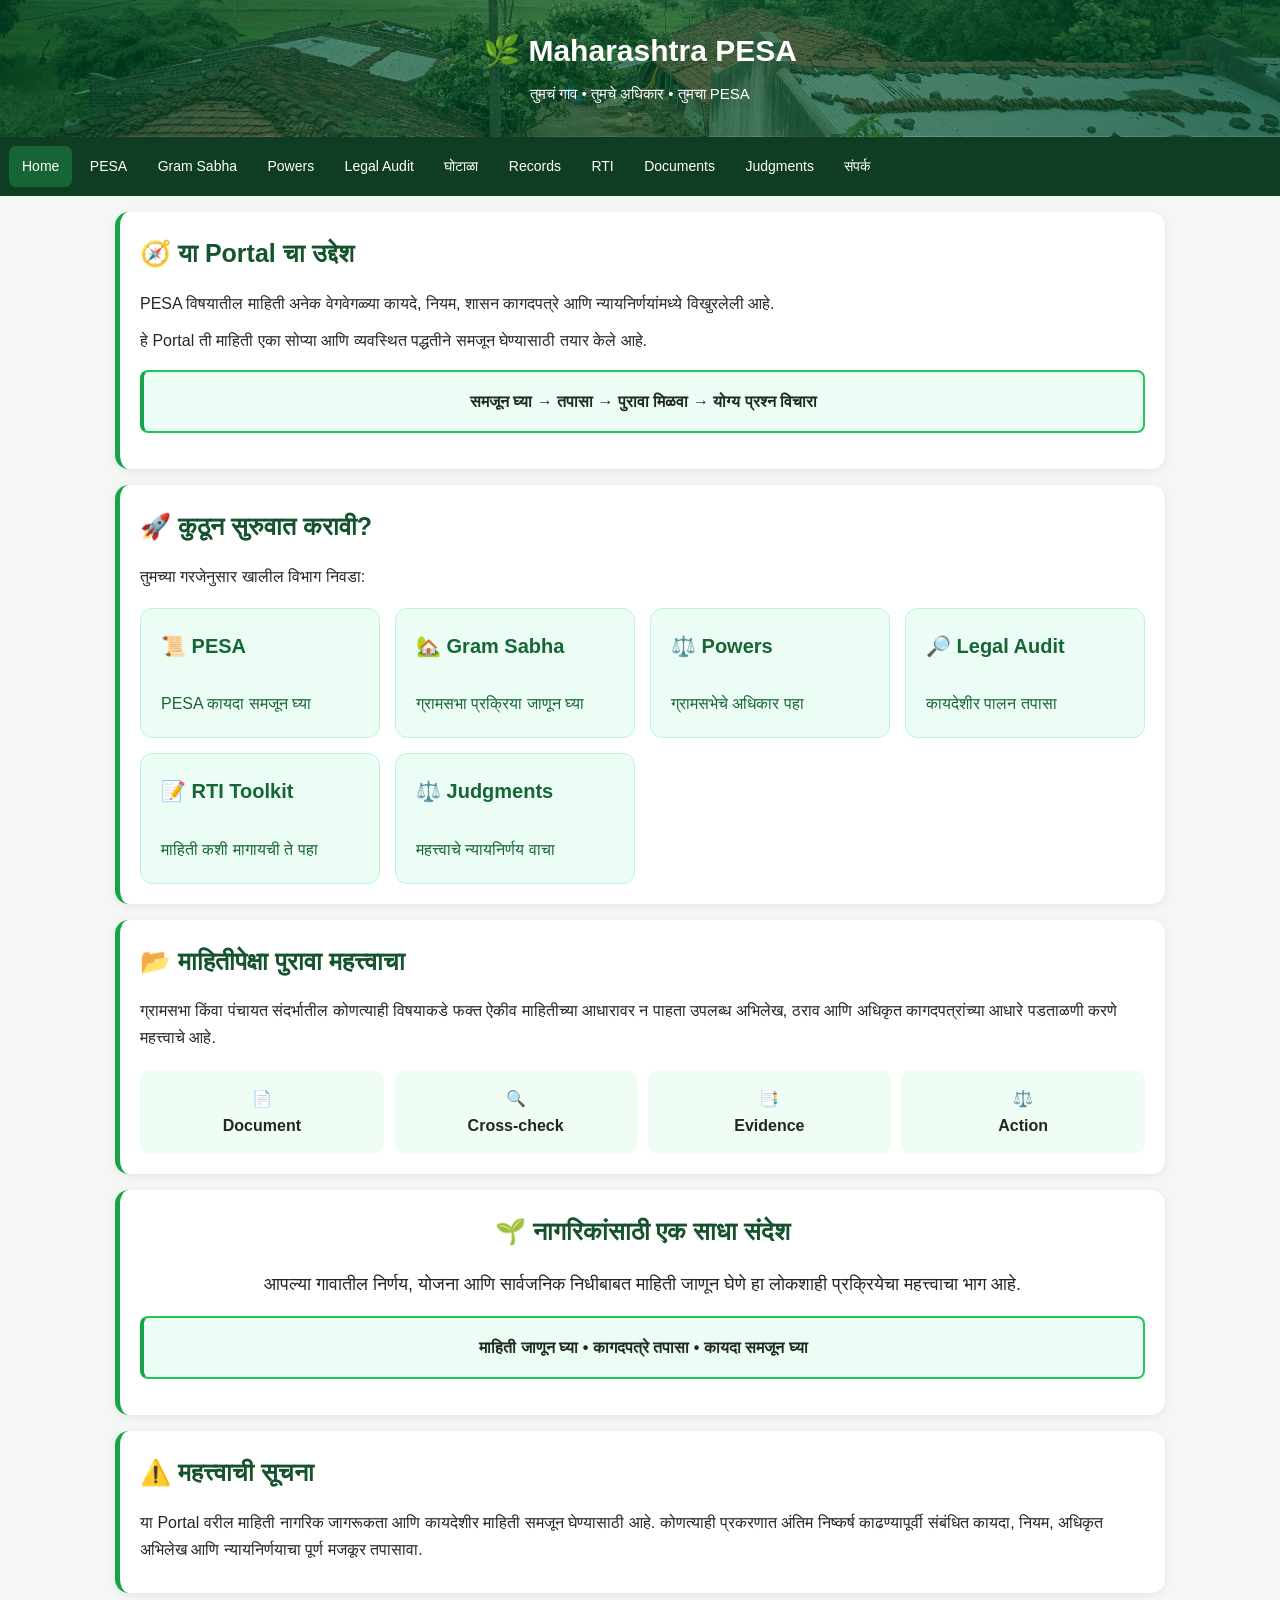
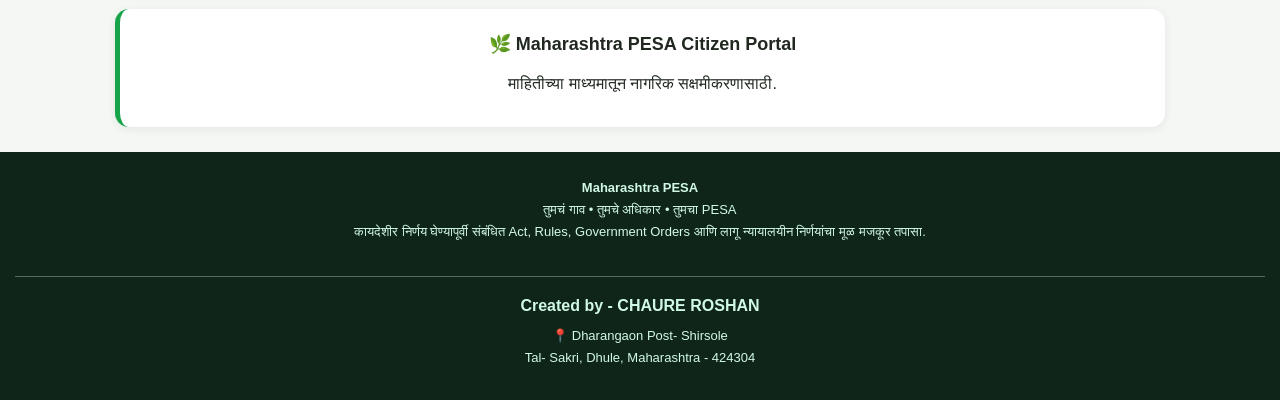
==== index.html @ 386351b4 "Integrate Google Analytics into index.html Added Google Analytics tracking code to the head section." ====
<!DOCTYPE html>
<html lang="mr">
<head><meta charset="UTF-8"><meta name="viewport" content="width=device-width, initial-scale=1.0">
<title>Home — Maharashtra PESA</title><link rel="stylesheet" href="styles.css"><!-- Google Analytics -->
<script async src="https://www.googletagmanager.com/gtag/js?id=G-EPXJ1RWFC"></script>
<script>
  window.dataLayer = window.dataLayer || [];
  function gtag(){dataLayer.push(arguments);}
  gtag('js', new Date());

  gtag('config', 'G-EPXJ1RWFC');
</script></head>
<body>
<header><h1>🌿 Maharashtra PESA</h1><p>तुमचं गाव • तुमचे अधिकार • तुमचा PESA</p></header>

<nav>
<a href="index.html" class="active" class="nav-home">Home</a>
<a href="pesa.html">PESA</a>
<a href="gram-sabha.html">Gram Sabha</a>
<a href="powers.html">Powers</a>
<a href="audit.html">Legal Audit</a>
<a href="ghotala.html">घोटाळा</a>
<a href="records.html">Records</a>
<a href="rti.html">RTI</a>
<a href="documents.html">Documents</a>
<a href="judgments.html">Judgments</a>
<a href="contact.html">संपर्क</a>
</nav>

<main>

<!-- HERO -->


<!-- SHORT INTRO -->
<section class="info-card">

  <h2>🧭 या Portal चा उद्देश</h2>

  <p>
    PESA विषयातील माहिती अनेक वेगवेगळ्या कायदे, नियम,
    शासन कागदपत्रे आणि न्यायनिर्णयांमध्ये विखुरलेली आहे.
  </p>

  <p>
    हे Portal ती माहिती एका सोप्या आणि व्यवस्थित पद्धतीने
    समजून घेण्यासाठी तयार केले आहे.
  </p>

  <div class="highlight-box" style="text-align:center;">
    <strong>
      समजून घ्या → तपासा → पुरावा मिळवा → योग्य प्रश्न विचारा
    </strong>
  </div>

</section>


<!-- START HERE -->
<section class="info-card">

  <h2>🚀 कुठून सुरुवात करावी?</h2>

  <p>
    तुमच्या गरजेनुसार खालील विभाग निवडा:
  </p>

  <div style="display:grid;grid-template-columns:repeat(auto-fit,minmax(220px,1fr));gap:15px;margin-top:18px;">

    <a href="pesa.html"
       style="display:block;padding:20px;text-decoration:none;
       background:#ecfdf5;border-radius:12px;
       border:1px solid #bbf7d0;color:#166534;">
      <strong style="font-size:20px;">📜 PESA</strong>
      <br><br>
      PESA कायदा समजून घ्या
    </a>

    <a href="gram-sabha.html"
       style="display:block;padding:20px;text-decoration:none;
       background:#ecfdf5;border-radius:12px;
       border:1px solid #bbf7d0;color:#166534;">
      <strong style="font-size:20px;">🏡 Gram Sabha</strong>
      <br><br>
      ग्रामसभा प्रक्रिया जाणून घ्या
    </a>

    <a href="powers.html"
       style="display:block;padding:20px;text-decoration:none;
       background:#ecfdf5;border-radius:12px;
       border:1px solid #bbf7d0;color:#166534;">
      <strong style="font-size:20px;">⚖️ Powers</strong>
      <br><br>
      ग्रामसभेचे अधिकार पहा
    </a>

    <a href="audit.html"
       style="display:block;padding:20px;text-decoration:none;
       background:#ecfdf5;border-radius:12px;
       border:1px solid #bbf7d0;color:#166534;">
      <strong style="font-size:20px;">🔎 Legal Audit</strong>
      <br><br>
      कायदेशीर पालन तपासा
    </a>

    <a href="rti.html"
       style="display:block;padding:20px;text-decoration:none;
       background:#ecfdf5;border-radius:12px;
       border:1px solid #bbf7d0;color:#166534;">
      <strong style="font-size:20px;">📝 RTI Toolkit</strong>
      <br><br>
      माहिती कशी मागायची ते पहा
    </a>

    <a href="judgments.html"
       style="display:block;padding:20px;text-decoration:none;
       background:#ecfdf5;border-radius:12px;
       border:1px solid #bbf7d0;color:#166534;">
      <strong style="font-size:20px;">⚖️ Judgments</strong>
      <br><br>
      महत्त्वाचे न्यायनिर्णय वाचा
    </a>

  </div>

</section>


<!-- EVIDENCE -->
<section class="info-card">

  <h2>📂 माहितीपेक्षा पुरावा महत्त्वाचा</h2>

  <p>
    ग्रामसभा किंवा पंचायत संदर्भातील कोणत्याही विषयाकडे
    फक्त ऐकीव माहितीच्या आधारावर न पाहता उपलब्ध अभिलेख,
    ठराव आणि अधिकृत कागदपत्रांच्या आधारे पडताळणी करणे महत्त्वाचे आहे.
  </p>

  <div style="display:grid;grid-template-columns:repeat(auto-fit,minmax(150px,1fr));gap:10px;text-align:center;margin-top:18px;">

    <div style="padding:15px;background:#f0fdf4;border-radius:10px;">
      📄<br><strong>Document</strong>
    </div>

    <div style="padding:15px;background:#f0fdf4;border-radius:10px;">
      🔍<br><strong>Cross-check</strong>
    </div>

    <div style="padding:15px;background:#f0fdf4;border-radius:10px;">
      📑<br><strong>Evidence</strong>
    </div>

    <div style="padding:15px;background:#f0fdf4;border-radius:10px;">
      ⚖️<br><strong>Action</strong>
    </div>

  </div>

</section>


<!-- CITIZEN MESSAGE -->
<section class="info-card" style="text-align:center;">

  <h2>🌱 नागरिकांसाठी एक साधा संदेश</h2>

  <p style="font-size:18px;line-height:1.8;">
    आपल्या गावातील निर्णय, योजना आणि सार्वजनिक निधीबाबत
    माहिती जाणून घेणे हा लोकशाही प्रक्रियेचा महत्त्वाचा भाग आहे.
  </p>

  <div class="highlight-box">
    <strong>
      माहिती जाणून घ्या • कागदपत्रे तपासा • कायदा समजून घ्या
    </strong>
  </div>

</section>


<!-- DISCLAIMER -->
<section class="info-card">

  <h2>⚠️ महत्त्वाची सूचना</h2>

  <p>
    या Portal वरील माहिती नागरिक जागरूकता आणि कायदेशीर माहिती
    समजून घेण्यासाठी आहे. कोणत्याही प्रकरणात अंतिम निष्कर्ष
    काढण्यापूर्वी संबंधित कायदा, नियम, अधिकृत अभिलेख आणि
    न्यायनिर्णयाचा पूर्ण मजकूर तपासावा.
  </p>

</section>


<!-- CREATOR -->
<section class="info-card" style="text-align:center;">

  <p style="font-size:18px;">
    🌿 <strong>Maharashtra PESA Citizen Portal</strong>
  </p>

  <p>
    माहितीच्या माध्यमातून नागरिक सक्षमीकरणासाठी.
  </p>

</section>

</main>

<footer>
<p><strong>Maharashtra PESA</strong></p>
<p>तुमचं गाव • तुमचे अधिकार • तुमचा PESA</p>
<p>कायदेशीर निर्णय घेण्यापूर्वी संबंधित Act, Rules, Government Orders आणि लागू न्यायालयीन निर्णयांचा मूळ मजकूर तपासा.</p>
<div class="creator-info">
<hr>
<p><strong>Created by - CHAURE ROSHAN</strong></p>
<p>📍 Dharangaon Post- Shirsole<br>Tal- Sakri, Dhule, Maharashtra - 424304</p>
</div>
</footer>

</body></html>
---- styles.css ----
*{box-sizing:border-box;margin:0;padding:0}
html{scroll-behavior:smooth}
body{font-family:Arial,"Noto Sans Devanagari",sans-serif;background:#f4f7f4;color:#202820;line-height:1.7}
header{background:linear-gradient(135deg,#14532d,#166534,#15803d);color:white;padding:25px 18px 30px;text-align:center}
header h1{font-size:30px;margin-bottom:5px} header p{font-size:15px}
nav{position:sticky;top:0;z-index:900;background:#0f3d23;padding:9px;overflow-x:auto;white-space:nowrap}
nav a{display:inline-block;color:white;text-decoration:none;padding:9px 13px;font-size:14px;border-radius:7px}
nav a:hover,nav a.active{background:#166534}
main{max-width:1050px;margin:auto}
section{padding:30px 16px;scroll-margin-top:65px}
section h2{color:#14532d;margin-bottom:15px;font-size:25px}
.info-card{background:white;border-radius:14px;padding:20px;margin:16px 0;box-shadow:0 2px 10px rgba(0,0,0,.07);border-left:5px solid #16a34a}
.info-card h3{color:#166534;margin-bottom:10px;font-size:20px}
.info-card h4{color:#14532d;margin-top:16px;margin-bottom:7px}
.info-card p{margin-bottom:10px}
.info-card ul,.info-card ol{padding-left:23px;margin:10px 0}
.info-card li{margin-bottom:6px}
.law-reference{margin-top:14px;padding:11px 13px;background:#f0fdf4;border-left:4px solid #16a34a;border-radius:7px;font-size:14px}
.highlight-box{background:#ecfdf5;border:2px solid #22c55e;padding:18px;border-radius:12px;margin:15px 0}
.warning-box{background:#fff7ed;border-left:5px solid #f97316;padding:15px;border-radius:8px;margin:15px 0}
.danger-box{background:#fef2f2;border-left:5px solid #dc2626;padding:15px;border-radius:8px;margin:15px 0}
.btn{display:inline-block;padding:11px 16px;margin:7px 5px 7px 0;background:#166534;color:white;text-decoration:none;border-radius:8px;font-weight:600}
.btn:hover{background:#14532d}
.hero{background:linear-gradient(135deg,#f0fdf4,#fff,#ecfdf5);padding:40px 16px;text-align:center;border-bottom:1px solid #d1fae5}
.hero h2{font-size:32px;color:#14532d;margin-bottom:12px}
.hero p{max-width:760px;margin:0 auto 20px;color:#374151;font-size:17px}
.hero-photo{display:block;width:min(100%,850px);height:360px;object-fit:cover;margin:20px auto;border-radius:18px;box-shadow:0 5px 18px rgba(0,0,0,.12);background:#dcfce7}
.quick-links{text-align:center;padding:10px 16px 30px}
.audit-table{margin-top:15px;border:1px solid #d1d5db;border-radius:10px;overflow:hidden}
.audit-row{display:grid;grid-template-columns:42% 58%;border-bottom:1px solid #e5e7eb}
.audit-row:last-child{border-bottom:none}
.audit-row strong,.audit-row span{padding:11px}.audit-row strong{background:#f0fdf4}
.flow{background:#f8fafc;border:1px solid #dbe4e0;padding:18px;border-radius:12px;text-align:center;font-weight:600}
.flow span{display:block;color:#166534;margin:5px 0}
.creator-info{margin-top:18px;padding-top:15px}.creator-info hr{border:0;border-top:1px solid rgba(209,250,229,.35);margin-bottom:15px}
.creator-info p{margin:6px 0;color:#d1fae5}.creator-info p:first-of-type{font-size:16px}
footer{background:#10251a;color:#d1fae5;text-align:center;padding:25px 15px;margin-top:25px;font-size:13px}
@media(max-width:600px){
header h1{font-size:25px}.hero h2{font-size:25px}.hero p{font-size:15px}
section{padding:24px 12px}.info-card{padding:16px}.audit-row{grid-template-columns:1fr}
.hero-photo{height:250px}.nav-wrap{overflow-x:auto}
}
.highlight-box{
  margin:16px 0;
  padding:16px;
  background:#ecfdf5;
  border-left:4px solid #16a34a;
  border-radius:8px;
  line-height:1.7;
}

.warning-box{
  margin:16px 0;
  padding:16px;
  background:#fff7ed;
  border-left:4px solid #f97316;
  border-radius:8px;
  line-height:1.7;
}

.important-card{
  border:2px solid #dc2626;
}

.comparison-box{
  display:grid;
  grid-template-columns:1fr 1fr;
  gap:16px;
  margin:18px 0;
}

.comparison-box > div{
  padding:16px;
  background:#f0fdf4;
  border-radius:10px;
  text-align:center;
}

.flow-box{
  text-align:center;
  margin-top:20px;
}

.flow-step{
  display:inline-block;
  max-width:600px;
  padding:14px 20px;
  background:#f0fdf4;
  border:1px solid #bbf7d0;
  border-radius:10px;
  line-height:1.6;
}

.flow-arrow{
  font-size:22px;
  margin:8px 0;
}

@media(max-width:600px){
  .comparison-box{
    grid-template-columns:1fr;
  }

  .flow-step{
    max-width:100%;
  }
}
/* =========================
   PESA HOME HERO
========================= */




/* =========================
   HOME TOP HEADER PHOTO
========================= */

header{
  background-image:
    linear-gradient(
      rgba(0,80,40,0.65),
      rgba(0,80,40,0.65)
    ),
    url("photo.jpg");

  background-size:cover;
  background-position:center;
  background-repeat:no-repeat;
}

/* Header text clearly visible */
header h1,
header h2,
header p{
  position:relative;
  z-index:2;
}
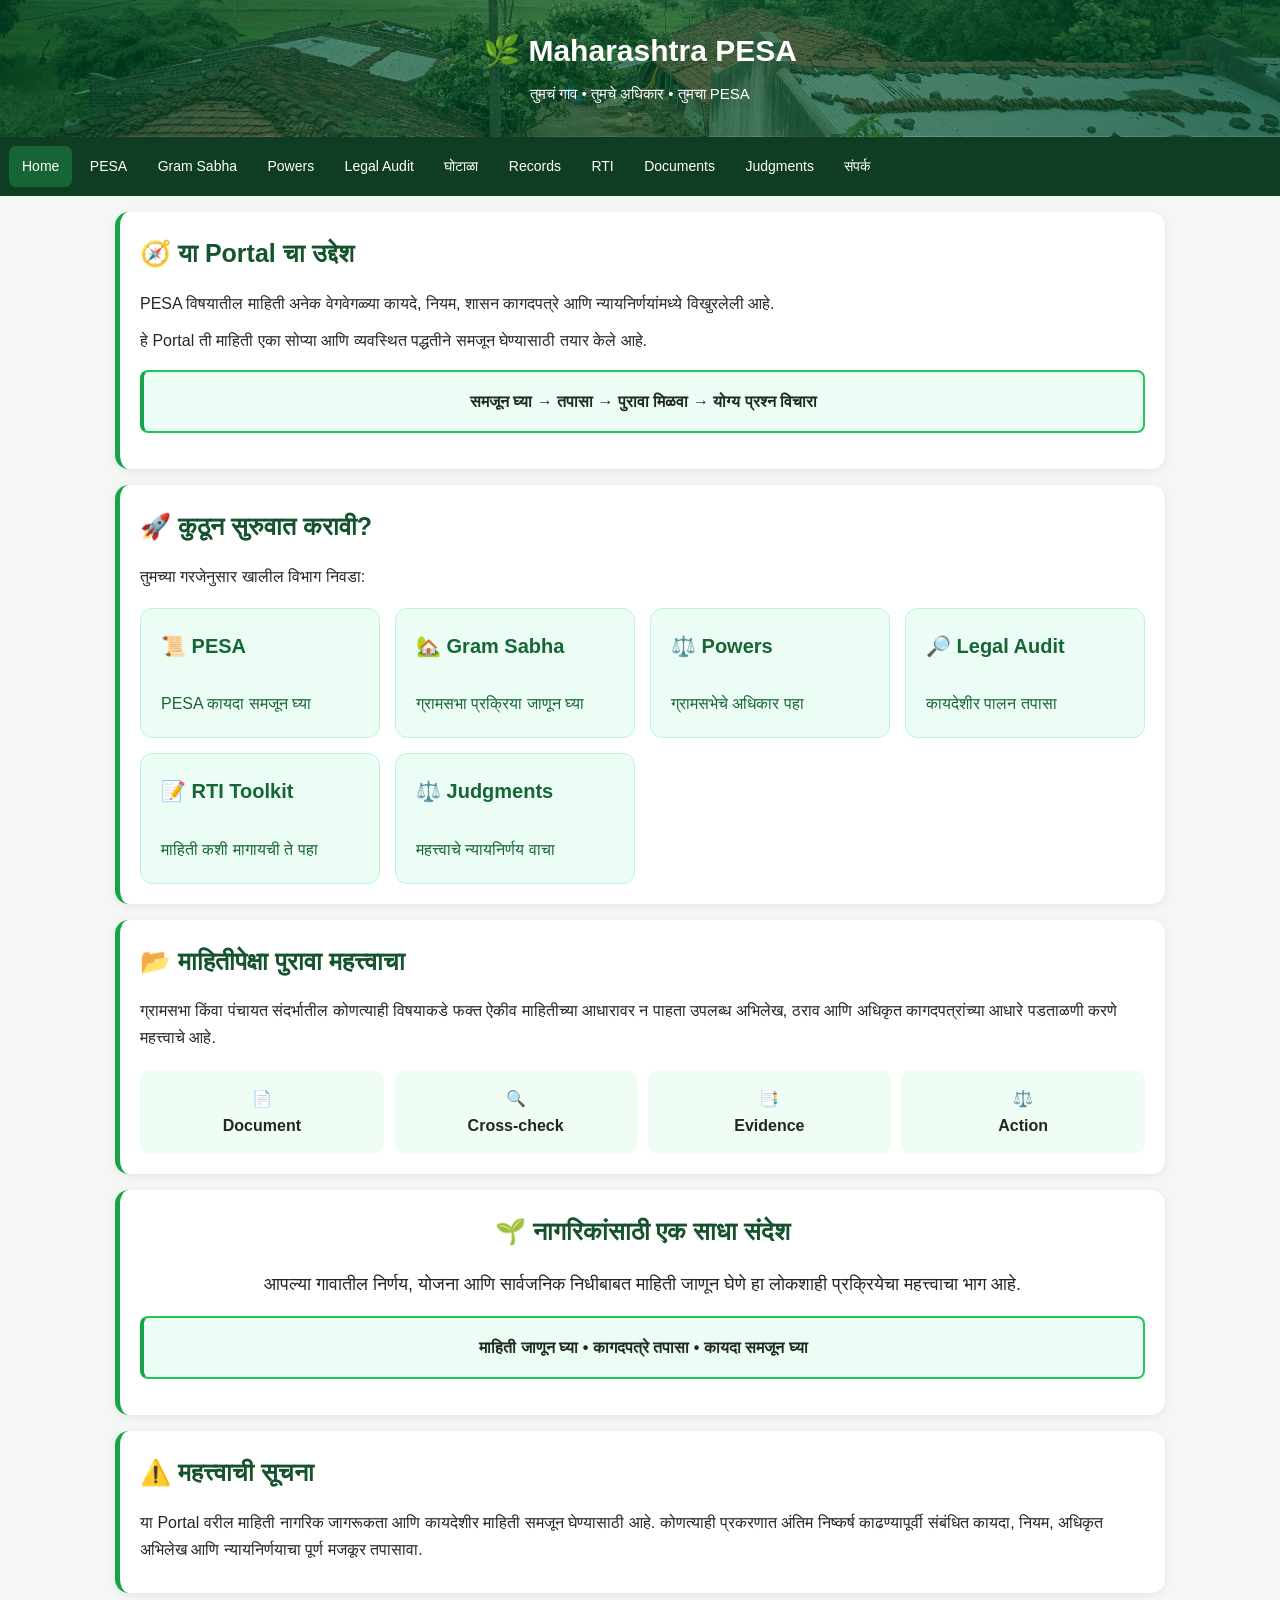
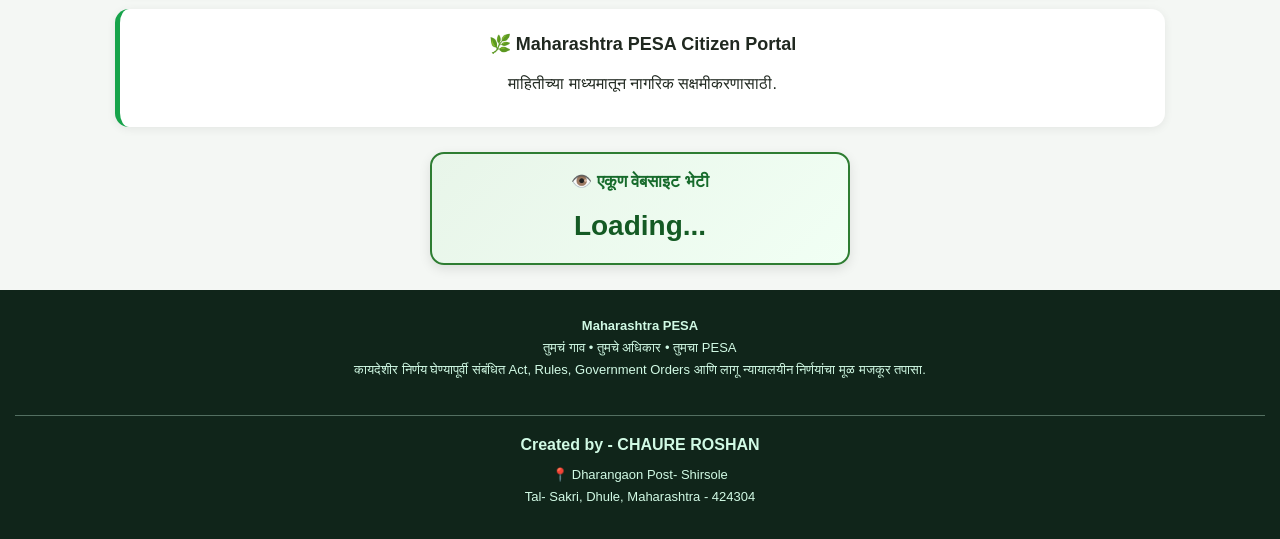
==== commit 1ab536fe: "Implement visitor counter in index.html Added a visitor counter feature to the website." ====
--- a/index.html
+++ b/index.html
@@ -7,9 +7,12 @@
   window.dataLayer = window.dataLayer || [];
   function gtag(){dataLayer.push(arguments);}
   gtag('js', new Date());
-
   gtag('config', 'G-EPXJ1RWFC');
-</script></head>
+</script>
+
+<!-- GoatCounter -->
+<script data-goatcounter="https://chaureroshan.goatcounter.com/count"
+        async src="//gc.zgo.at/count.js"></script></head>
 <body>
 <header><h1>🌿 Maharashtra PESA</h1><p>तुमचं गाव • तुमचे अधिकार • तुमचा PESA</p></header>
 
@@ -209,6 +212,28 @@
 
 </main>
 
+  <!-- Visitor Counter -->
+<div id="visitor-counter">
+  <div class="visitor-title">👁️ एकूण वेबसाइट भेटी</div>
+  <div id="total-visits">Loading...</div>
+</div>
+
+<script>
+(function () {
+  var checkGoatCounter = setInterval(function () {
+    if (window.goatcounter && window.goatcounter.visit_count) {
+      clearInterval(checkGoatCounter);
+
+      window.goatcounter.visit_count({
+        append: '#total-visits',
+        path: 'TOTAL',
+        no_branding: true
+      });
+    }
+  }, 100);
+})();
+</script>
+
 <footer>
 <p><strong>Maharashtra PESA</strong></p>
 <p>तुमचं गाव • तुमचे अधिकार • तुमचा PESA</p>
--- a/styles.css
+++ b/styles.css
@@ -137,3 +137,30 @@
   position:relative;
   z-index:2;
 }
+/* =========================
+   VISITOR COUNTER
+   ========================= */
+
+#visitor-counter {
+  max-width: 420px;
+  margin: 25px auto 15px;
+  padding: 14px 20px;
+  text-align: center;
+  background: linear-gradient(135deg, #e8f5e9, #f1fff4);
+  border: 2px solid #2e7d32;
+  border-radius: 14px;
+  box-shadow: 0 4px 12px rgba(0, 0, 0, 0.10);
+}
+
+#visitor-counter .visitor-title {
+  font-size: 17px;
+  font-weight: 700;
+  color: #176b2c;
+}
+
+#total-visits {
+  margin-top: 5px;
+  font-size: 28px;
+  font-weight: 800;
+  color: #145a24;
+}
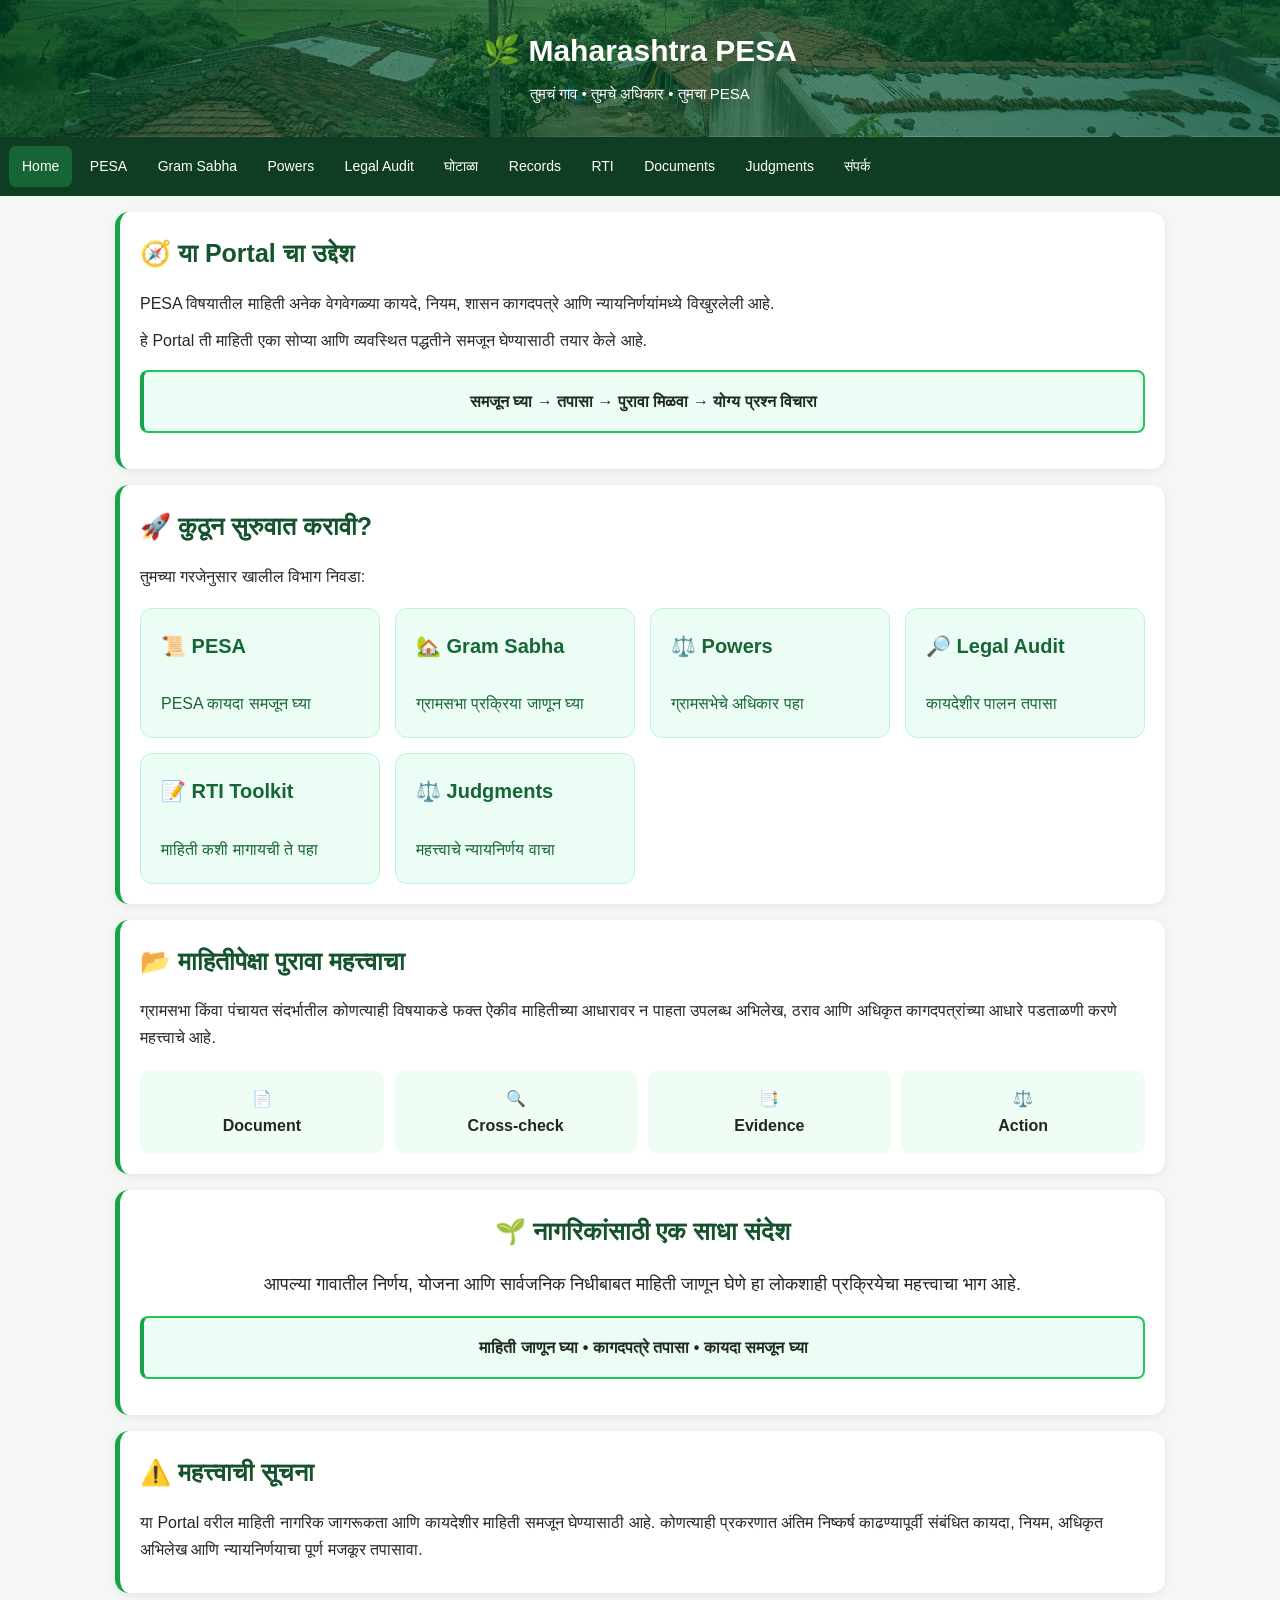
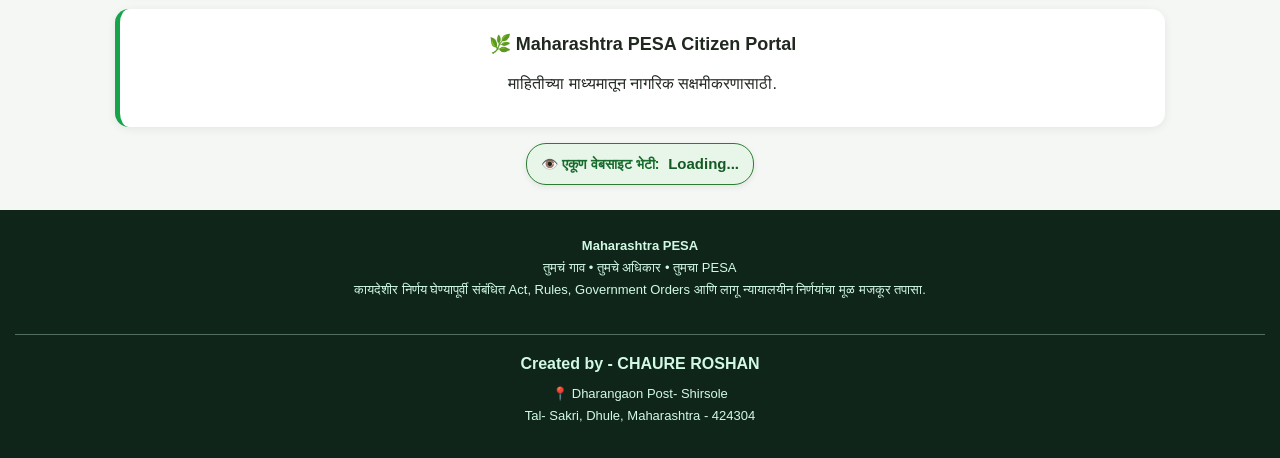
==== commit 1d9a13dd: "Refactor visitor counter in index.html Updated visitor counter HTML structure and script interval va" ====
--- a/index.html
+++ b/index.html
@@ -212,17 +212,16 @@
 
 </main>
 
-  <!-- Visitor Counter -->
 <div id="visitor-counter">
-  <div class="visitor-title">👁️ एकूण वेबसाइट भेटी</div>
-  <div id="total-visits">Loading...</div>
+  <span class="visitor-title">👁️ एकूण वेबसाइट भेटी:</span>
+  <span id="total-visits">Loading...</span>
 </div>
 
 <script>
 (function () {
-  var checkGoatCounter = setInterval(function () {
+  var t = setInterval(function () {
     if (window.goatcounter && window.goatcounter.visit_count) {
-      clearInterval(checkGoatCounter);
+      clearInterval(t);
 
       window.goatcounter.visit_count({
         append: '#total-visits',
--- a/styles.css
+++ b/styles.css
@@ -137,30 +137,30 @@
   position:relative;
   z-index:2;
 }
-/* =========================
-   VISITOR COUNTER
-   ========================= */
-
+/* Visitor Counter - Single Line */
 #visitor-counter {
-  max-width: 420px;
-  margin: 25px auto 15px;
-  padding: 14px 20px;
+  width: fit-content;
+  max-width: 95%;
+  margin: 12px auto;
+  padding: 7px 14px;
   text-align: center;
-  background: linear-gradient(135deg, #e8f5e9, #f1fff4);
-  border: 2px solid #2e7d32;
-  border-radius: 14px;
-  box-shadow: 0 4px 12px rgba(0, 0, 0, 0.10);
+  background: #e8f5e9;
+  border: 1px solid #2e7d32;
+  border-radius: 20px;
+  box-shadow: 0 2px 6px rgba(0,0,0,0.08);
+  font-size: 14px;
+  color: #176b2c;
 }
 
 #visitor-counter .visitor-title {
-  font-size: 17px;
+  display: inline;
   font-weight: 700;
-  color: #176b2c;
 }
 
 #total-visits {
-  margin-top: 5px;
-  font-size: 28px;
+  display: inline;
+  margin-left: 5px;
+  font-size: 15px;
   font-weight: 800;
   color: #145a24;
 }
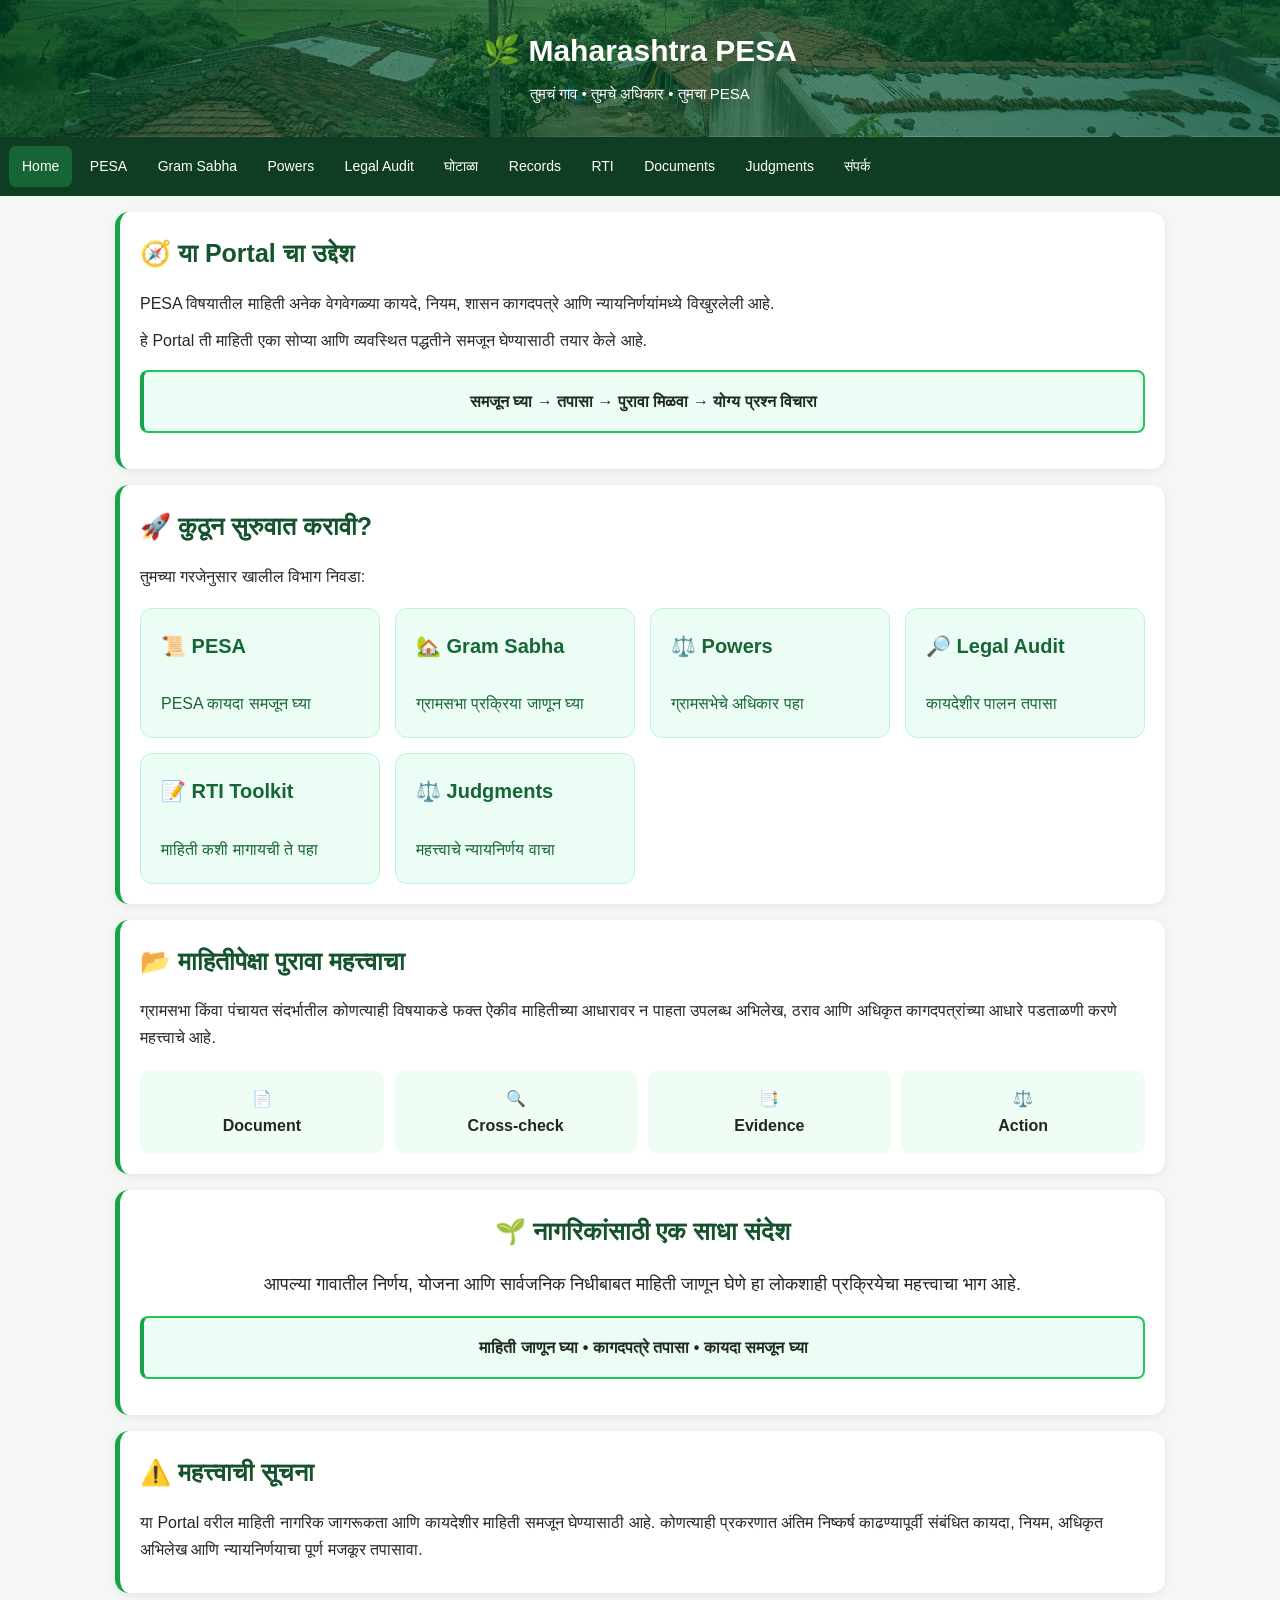
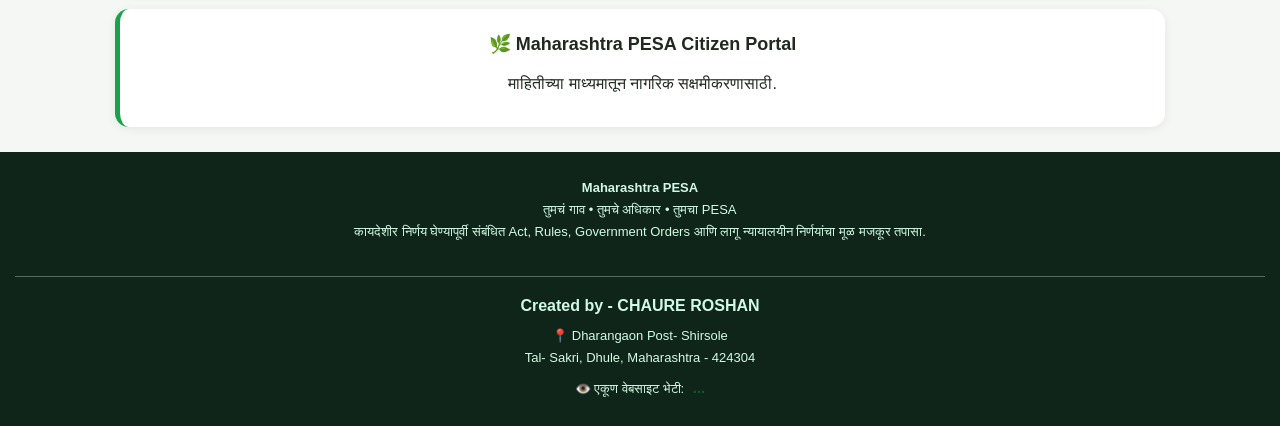
==== commit 3621ecf4: "Add footer section with visitor counter and creator info Added footer with creator information and v" ====
--- a/index.html
+++ b/index.html
@@ -1,16 +1,7 @@
 <!DOCTYPE html>
 <html lang="mr">
 <head><meta charset="UTF-8"><meta name="viewport" content="width=device-width, initial-scale=1.0">
-<title>Home — Maharashtra PESA</title><link rel="stylesheet" href="styles.css"><!-- Google Analytics -->
-<script async src="https://www.googletagmanager.com/gtag/js?id=G-EPXJ1RWFC"></script>
-<script>
-  window.dataLayer = window.dataLayer || [];
-  function gtag(){dataLayer.push(arguments);}
-  gtag('js', new Date());
-  gtag('config', 'G-EPXJ1RWFC');
-</script>
-
-<!-- GoatCounter -->
+<title>Home — Maharashtra PESA</title><link rel="stylesheet" href="styles.css"/<!-- GoatCounter -->
 <script data-goatcounter="https://chaureroshan.goatcounter.com/count"
         async src="//gc.zgo.at/count.js"></script></head>
 <body>
@@ -212,16 +203,25 @@
 
 </main>
 
-<div id="visitor-counter">
-  <span class="visitor-title">👁️ एकूण वेबसाइट भेटी:</span>
-  <span id="total-visits">Loading...</span>
+<footer>
+<p><strong>Maharashtra PESA</strong></p>
+<p>तुमचं गाव • तुमचे अधिकार • तुमचा PESA</p>
+<p>कायदेशीर निर्णय घेण्यापूर्वी संबंधित Act, Rules, Government Orders आणि लागू न्यायालयीन निर्णयांचा मूळ मजकूर तपासा.</p>
+<div class="creator-info">
+<hr>
+<p><strong>Created by - CHAURE ROSHAN</strong></p>
+<p>📍 Dharangaon Post- Shirsole<br>Tal- Sakri, Dhule, Maharashtra - 424304</p>
+</div>
+        <!-- Visitor Counter -->
+<div id="visitor-count-footer">
+  👁️ एकूण वेबसाइट भेटी: <span id="total-visits">...</span>
 </div>
 
 <script>
 (function () {
-  var t = setInterval(function () {
+  var timer = setInterval(function () {
     if (window.goatcounter && window.goatcounter.visit_count) {
-      clearInterval(t);
+      clearInterval(timer);
 
       window.goatcounter.visit_count({
         append: '#total-visits',
@@ -232,16 +232,6 @@
   }, 100);
 })();
 </script>
-
-<footer>
-<p><strong>Maharashtra PESA</strong></p>
-<p>तुमचं गाव • तुमचे अधिकार • तुमचा PESA</p>
-<p>कायदेशीर निर्णय घेण्यापूर्वी संबंधित Act, Rules, Government Orders आणि लागू न्यायालयीन निर्णयांचा मूळ मजकूर तपासा.</p>
-<div class="creator-info">
-<hr>
-<p><strong>Created by - CHAURE ROSHAN</strong></p>
-<p>📍 Dharangaon Post- Shirsole<br>Tal- Sakri, Dhule, Maharashtra - 424304</p>
-</div>
 </footer>
 
 </body></html>
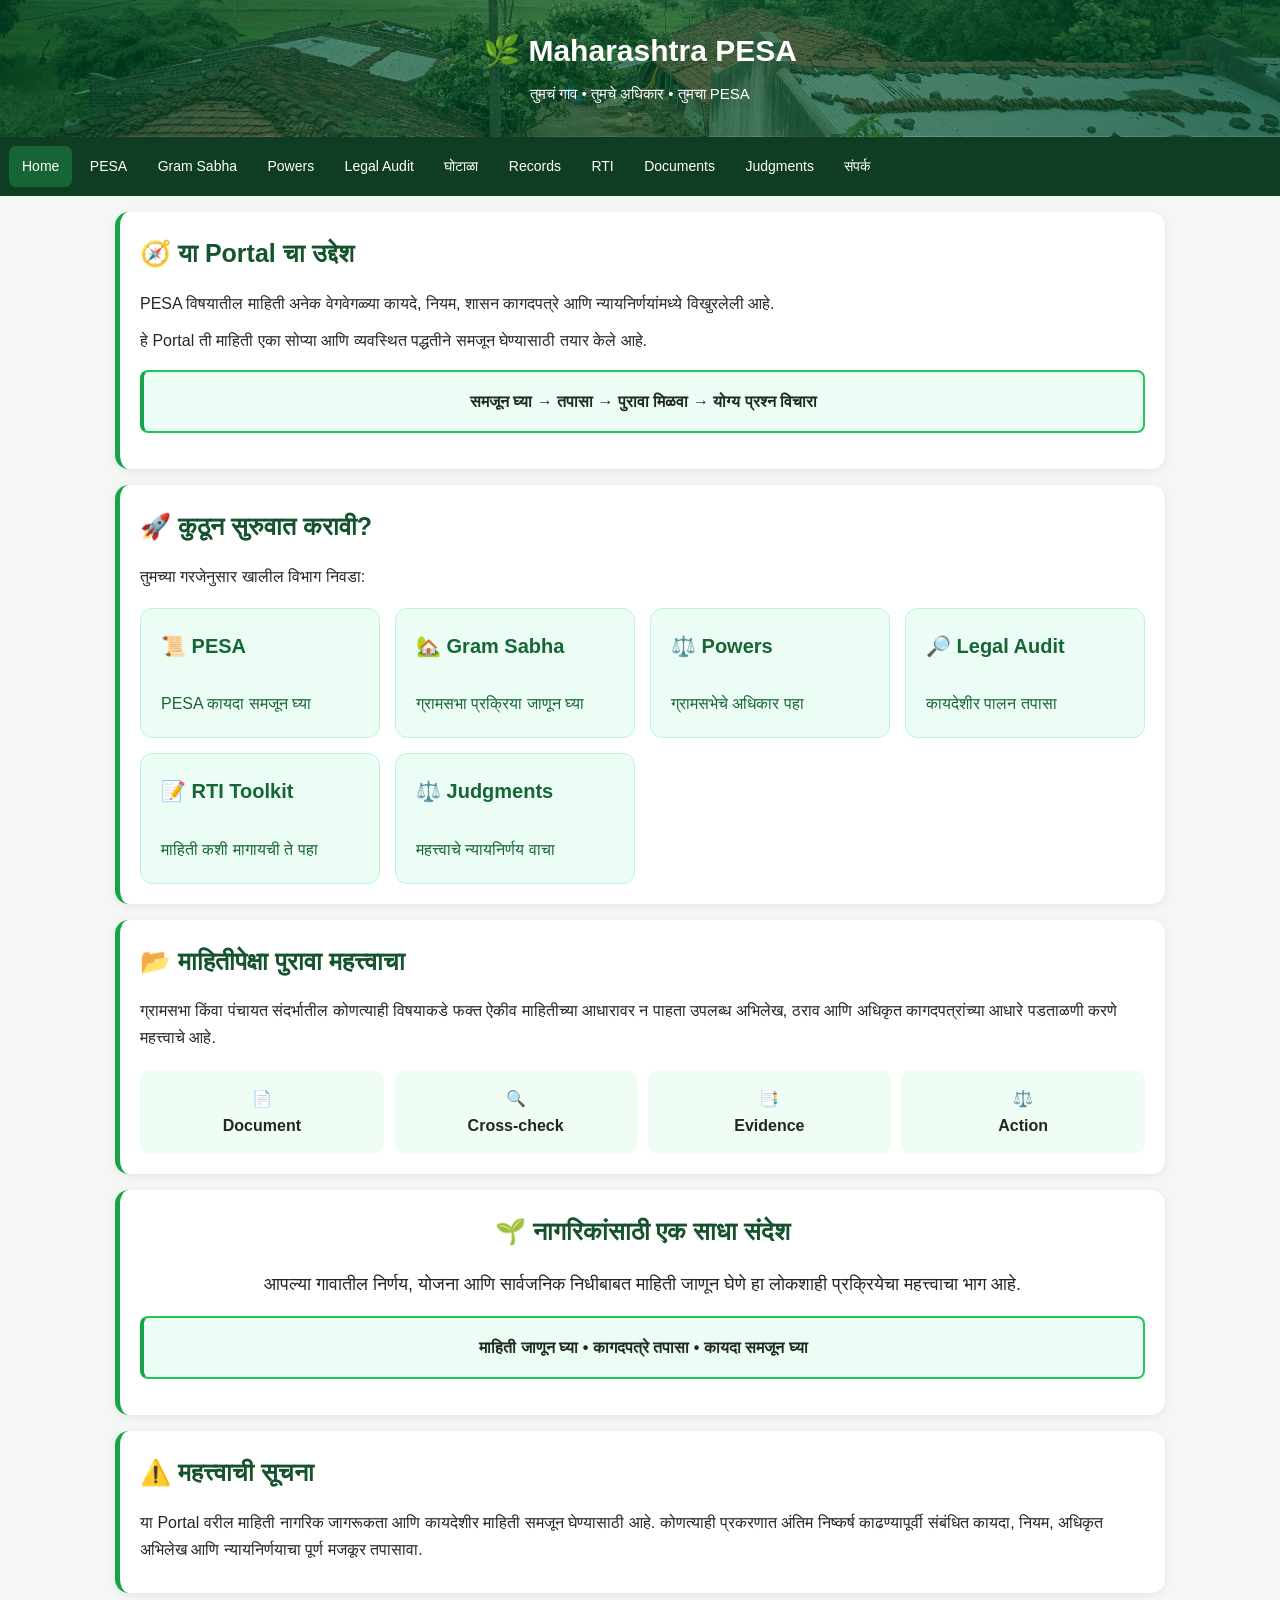
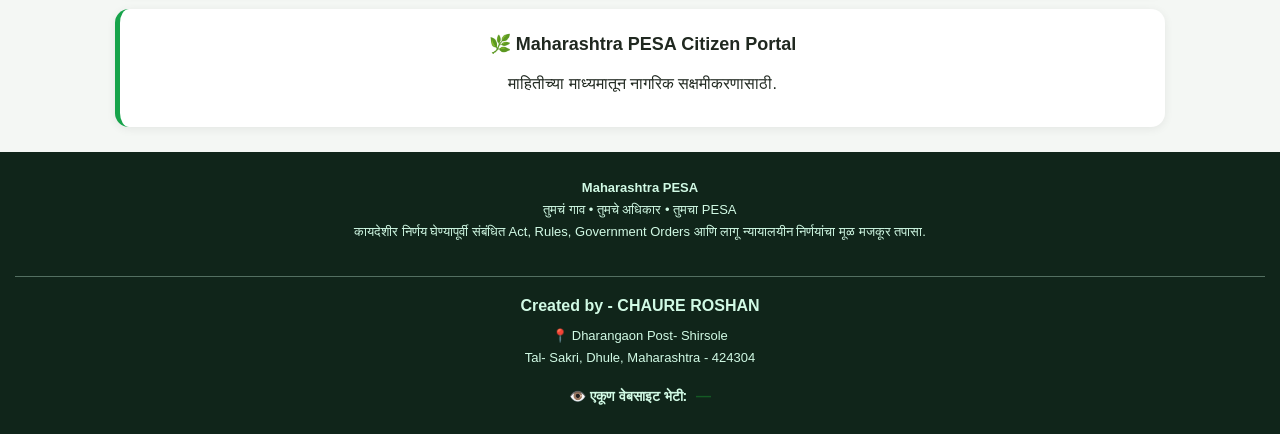
==== commit 161d0910: "Update visitor counter implementation in index.html Replaced the visitor counter script with a fetch" ====
--- a/index.html
+++ b/index.html
@@ -211,27 +211,25 @@
 <hr>
 <p><strong>Created by - CHAURE ROSHAN</strong></p>
 <p>📍 Dharangaon Post- Shirsole<br>Tal- Sakri, Dhule, Maharashtra - 424304</p>
-</div>
-        <!-- Visitor Counter -->
-<div id="visitor-count-footer">
+<div id="visitor-count-footer"
+     style="margin-top:14px; text-align:center; font-size:14px; font-weight:600;">
   👁️ एकूण वेबसाइट भेटी: <span id="total-visits">...</span>
 </div>
 
 <script>
-(function () {
-  var timer = setInterval(function () {
-    if (window.goatcounter && window.goatcounter.visit_count) {
-      clearInterval(timer);
-
-      window.goatcounter.visit_count({
-        append: '#total-visits',
-        path: 'TOTAL',
-        no_branding: true
-      });
-    }
-  }, 100);
-})();
+fetch('https://chaureroshan.goatcounter.com/counter/TOTAL.json')
+  .then(function(response) {
+    if (!response.ok) throw new Error('Counter unavailable');
+    return response.json();
+  })
+  .then(function(data) {
+    document.getElementById('total-visits').textContent = data.count;
+  })
+  .catch(function() {
+    document.getElementById('total-visits').textContent = '—';
+  });
 </script>
+</div>
 </footer>
 
 </body></html>
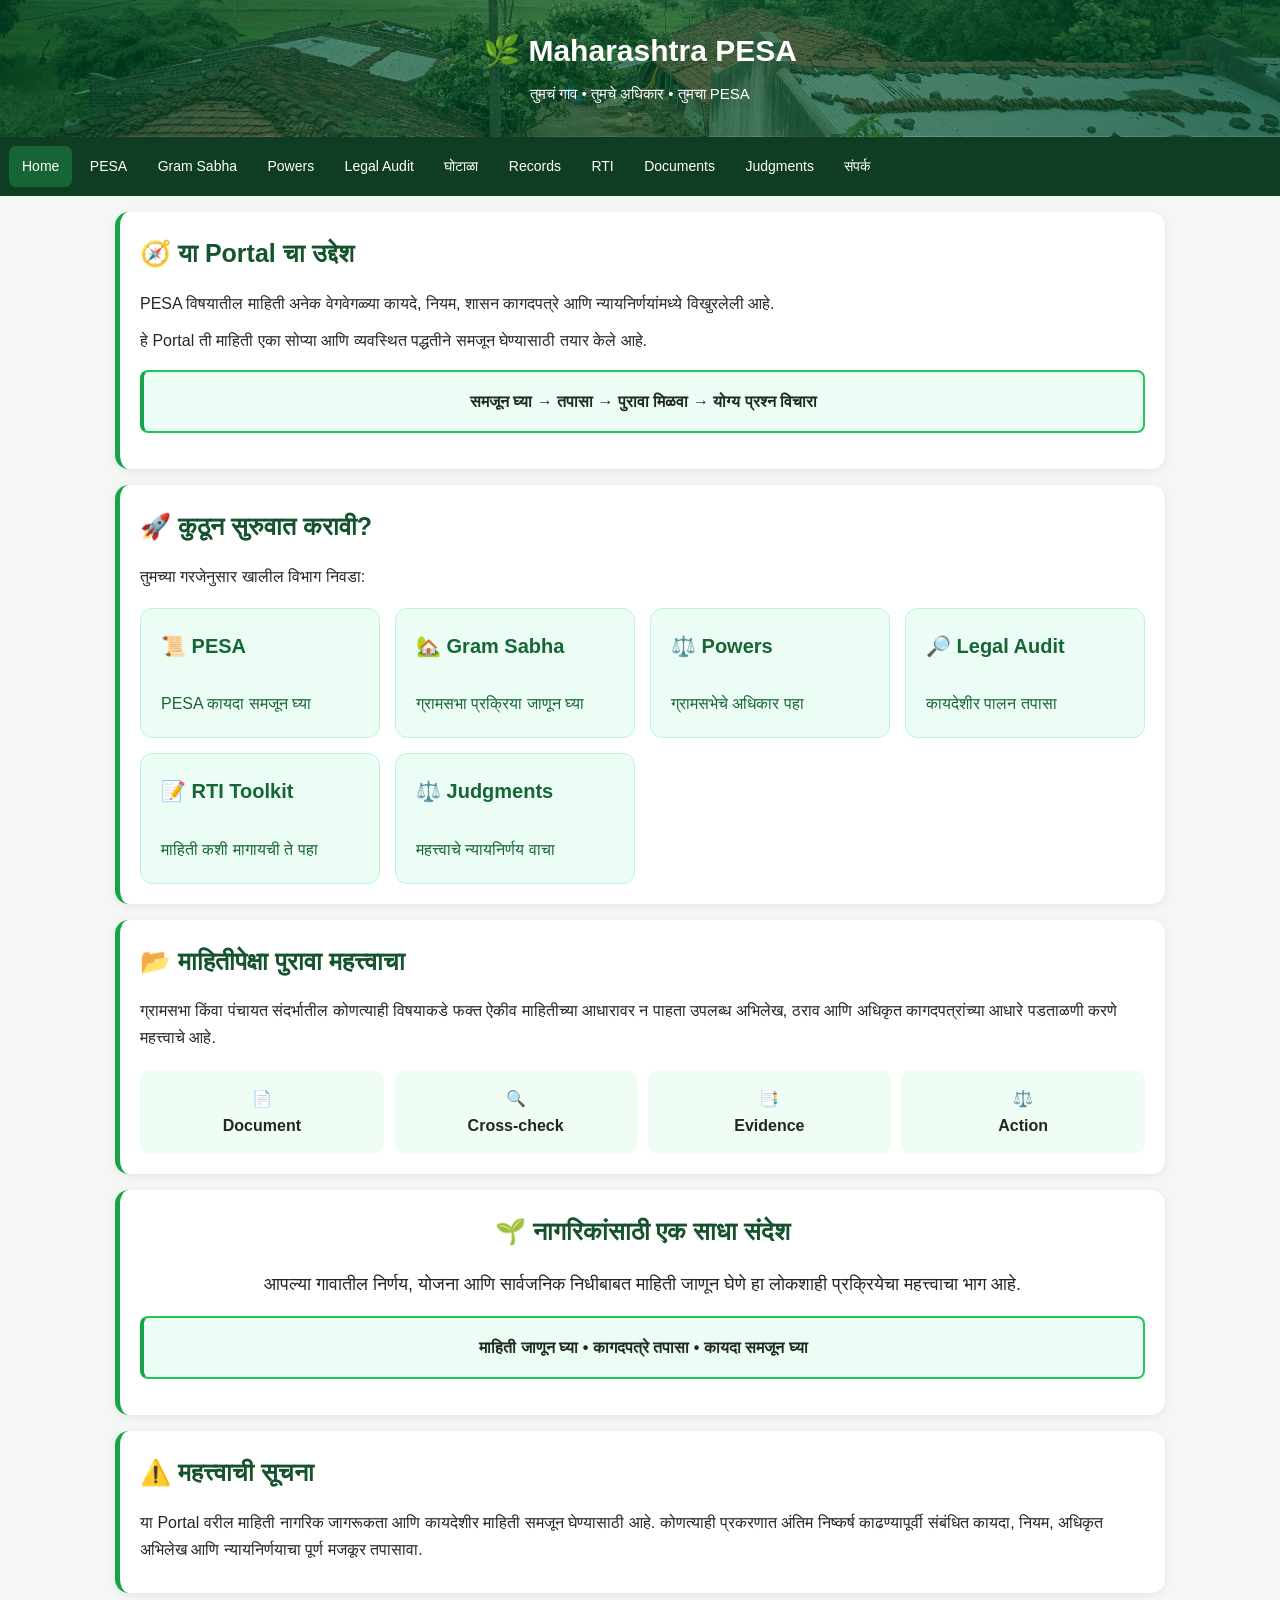
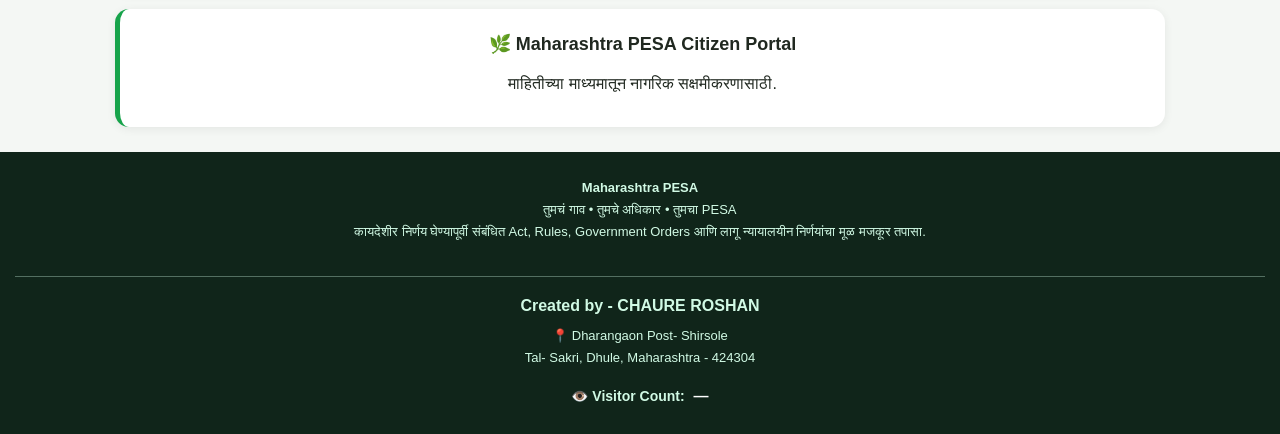
==== commit c5e50bae: "Update visitor count label in index.html" ====
--- a/index.html
+++ b/index.html
@@ -213,7 +213,7 @@
 <p>📍 Dharangaon Post- Shirsole<br>Tal- Sakri, Dhule, Maharashtra - 424304</p>
 <div id="visitor-count-footer"
      style="margin-top:14px; text-align:center; font-size:14px; font-weight:600;">
-  👁️ एकूण वेबसाइट भेटी: <span id="total-visits">...</span>
+  👁️ Visitor Count: <span id="total-visits">...</span>
 </div>
 
 <script>
--- a/styles.css
+++ b/styles.css
@@ -164,3 +164,8 @@
   font-weight: 800;
   color: #145a24;
 }
+/* Visitor count number */
+#total-visits {
+  color: #ffffff !important;
+  font-weight: 800;
+}
